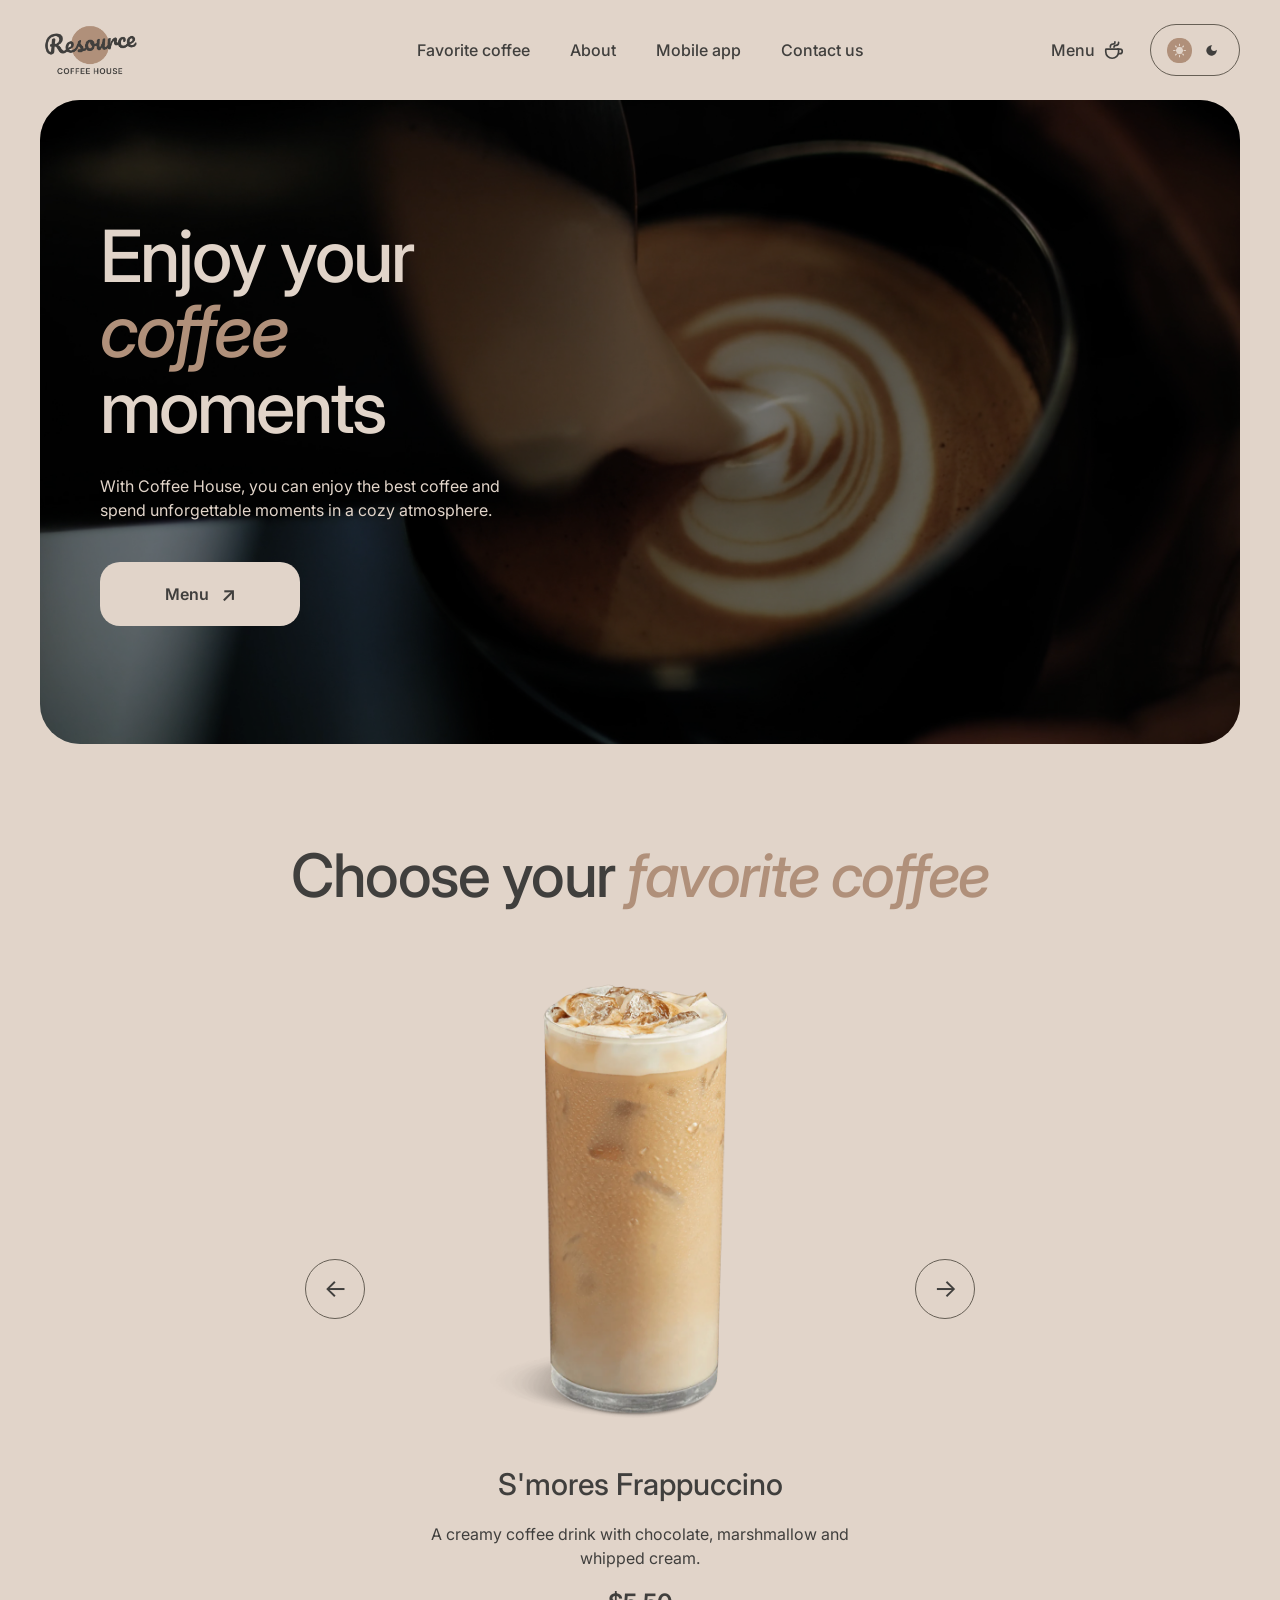
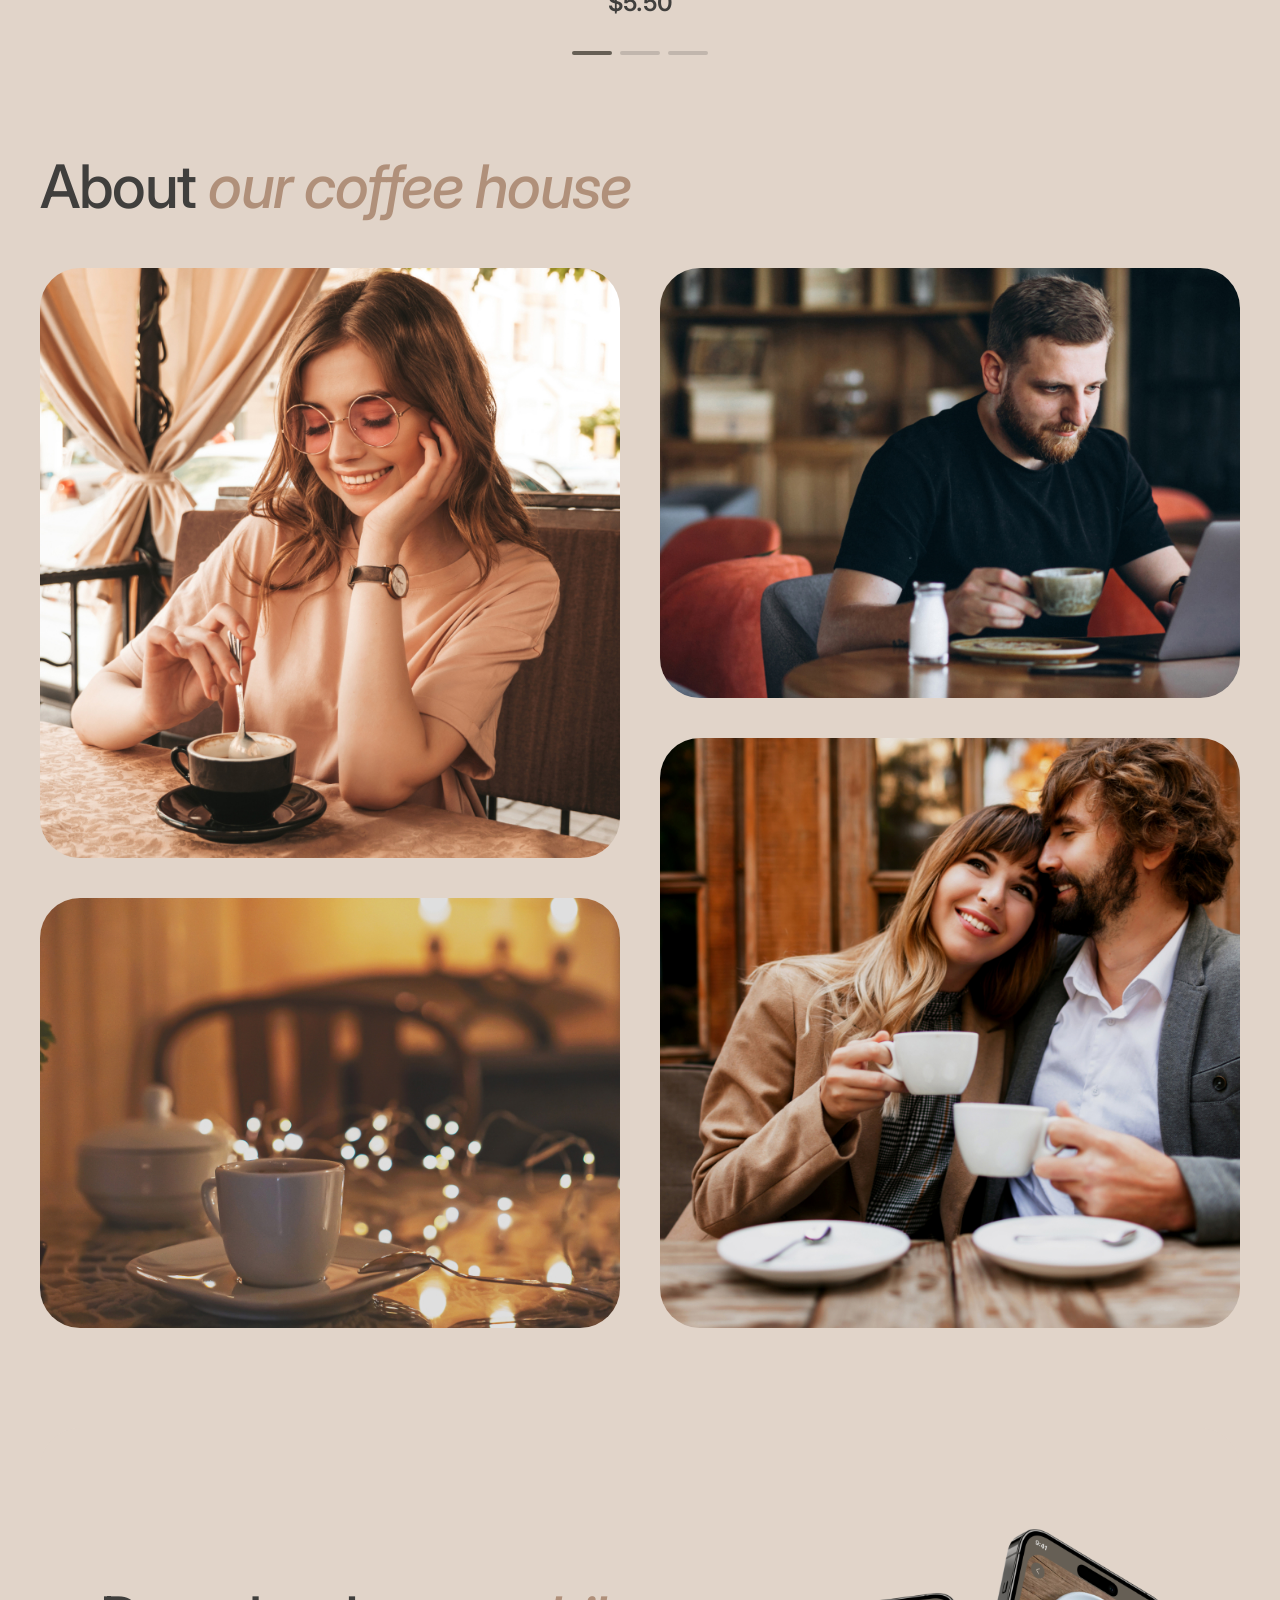
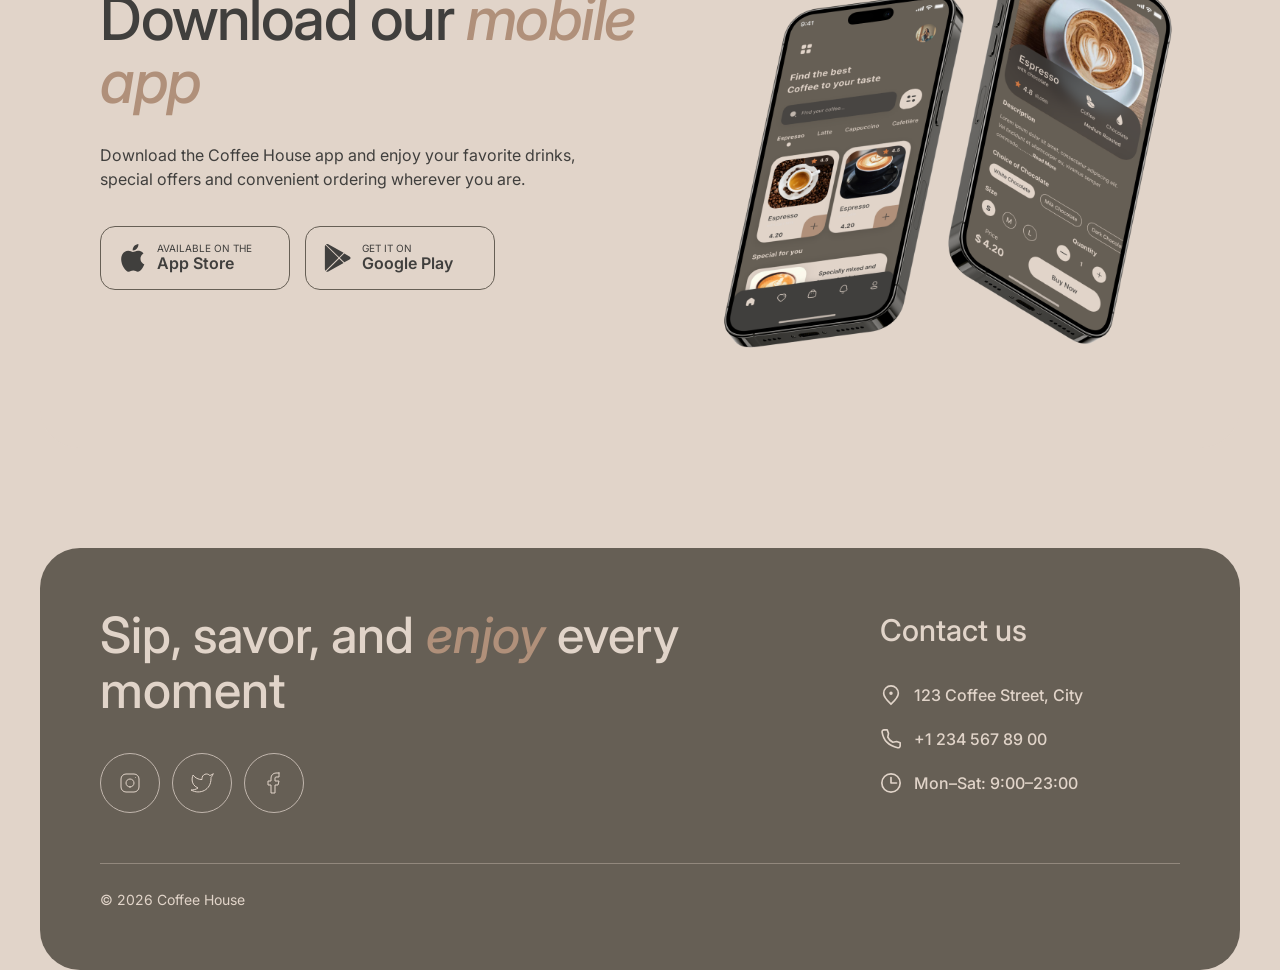
==== index.html @ 5dfb5747 "feat: add landing page" ====
<!DOCTYPE html>
<html lang="en">
<head>
  <meta charset="utf-8">
  <meta name="viewport" content="width=device-width, initial-scale=1">
  <meta name="description" content="Coffee House - enjoy your favorite coffee and cozy moments.">
  <title>Coffee House</title>
  <link rel="icon" type="image/svg+xml" href="images/icons/coffee-cup.svg">
  <link rel="preconnect" href="https://fonts.googleapis.com">
  <link rel="preconnect" href="https://fonts.gstatic.com" crossorigin>
  <link href="https://fonts.googleapis.com/css2?family=Inter:ital,wght@0,400;0,500;0,600;1,500&display=swap" rel="stylesheet">
  <link rel="stylesheet" href="css/style.css">
</head>
<body>

  <header class="header container">
    <a class="logo" href="index.html" aria-label="Coffee House home">
      <img class="logo__img logo-light" src="images/logo.png" alt="Coffee House">
      <img class="logo__img logo-dark" src="images/logo-dark.png" alt="">
    </a>

    <nav class="navigation" aria-label="Main navigation">
      <ul class="navigation-list">
        <li class="navigation-item">
          <a class="navigation-link" href="#favorite">Favorite coffee</a>
        </li>
        <li class="navigation-item">
          <a class="navigation-link" href="#about">About</a>
        </li>
        <li class="navigation-item">
          <a class="navigation-link" href="#mobile-app">Mobile app</a>
        </li>
        <li class="navigation-item">
          <a class="navigation-link" href="#contacts">Contact us</a>
        </li>
      </ul>
    </nav>

    <div class="header-actions">
      <a class="menu-link" href="menu.html">
        <span>Menu</span>
        <img class="menu-link-icon" src="images/icons/coffee-cup.svg" alt="">
      </a>

      <button class="theme-button" type="button" aria-label="Change theme">
        <img class="theme-icon theme-sun" src="images/icons/Sun.png" alt="">
        <img class="theme-icon theme-sun-dark" src="images/icons/Sun-dark.png" alt="">
        <img class="theme-icon theme-moon" src="images/icons/Moon.png" alt="">
        <img class="theme-icon theme-moon-dark" src="images/icons/Moon-dark.png" alt="">
      </button>

      <button class="burger-button" type="button" aria-label="Open navigation menu">
        <span></span>
        <span></span>
      </button>
    </div>
  </header>

  <main>

    <section class="hero container">
      <div class="hero-background">
        <img src="images/img-hero.jpg" alt="Coffee House interior">
      </div>

      <div class="hero-content">
        <h1 class="hero-title">
          Enjoy your
          <span><span class="hero-title-accent">coffee</span> moments</span>
        </h1>

        <p class="hero-text">
          With Coffee House, you can enjoy the best coffee and spend unforgettable
          moments in a cozy atmosphere.
        </p>

        <a class="hero-button" href="menu.html">
          <span>Menu</span>
          <span class="hero-button-icon">↗</span>
        </a>
      </div>
    </section>

    <section class="favorite container" id="favorite">
      <h2 class="section-title favorite-title">
        Choose your <span>favorite coffee</span>
      </h2>

      <div class="slider">
        <button class="slider-button" type="button" aria-label="Previous coffee">
          ←
        </button>

        <div class="slider-viewport">
          <div class="slider-track">

            <article class="slider-card">
              <img class="slider-image" src="images/smores.png" alt="S'mores coffee">
              <h3 class="slider-title">S'mores Frappuccino</h3>
              <p class="slider-description">
                A creamy coffee drink with chocolate, marshmallow and whipped cream.
              </p>
              <p class="slider-price">$5.50</p>
            </article>

            <article class="slider-card">
              <img class="slider-image" src="images/caramel.png" alt="Caramel coffee">
              <h3 class="slider-title">Caramel Macchiato</h3>
              <p class="slider-description">
                Espresso with steamed milk, vanilla and caramel.
              </p>
              <p class="slider-price">$5.00</p>
            </article>

            <article class="slider-card">
              <img class="slider-image" src="images/cappuccino.png" alt="Cappuccino">
              <h3 class="slider-title">Cappuccino</h3>
              <p class="slider-description">
                Rich espresso with steamed milk and a thick layer of foam.
              </p>
              <p class="slider-price">$4.50</p>
            </article>

          </div>
        </div>

        <button class="slider-button" type="button" aria-label="Next coffee">
          →
        </button>
      </div>

      <div class="slider-controls">
        <button class="slider-control slider-control-active" type="button" aria-label="Slide 1"></button>
        <button class="slider-control" type="button" aria-label="Slide 2"></button>
        <button class="slider-control" type="button" aria-label="Slide 3"></button>
      </div>
    </section>

    <section class="about container" id="about">
      <h2 class="section-title about-title">
        About <span>our coffee house</span>
      </h2>

      <div class="about-images">
        <div class="about-column">
          <div class="about-box about-box-tall">
            <img src="images/about-1.jpg" alt="Coffee House interior">
          </div>

          <div class="about-box about-box-short">
            <img src="images/about-2.jpg" alt="Coffee and dessert">
          </div>
        </div>

        <div class="about-column">
          <div class="about-box about-box-short">
            <img src="images/about-3.jpg" alt="Coffee House atmosphere">
          </div>

          <div class="about-box about-box-tall">
            <img src="images/about-4.jpg" alt="Coffee House interior">
          </div>
        </div>
      </div>
    </section>

    <section class="mobile-app container" id="mobile-app">
      <div class="mobile-app-content">

        <div class="mobile-app-text">
          <h2 class="section-title">
            Download our <span>mobile app</span>
          </h2>

          <p>
            Download the Coffee House app and enjoy your favorite drinks,
            special offers and convenient ordering wherever you are.
          </p>

          <div class="mobile-app-buttons">
            <a class="store-button" href="#">
              <img class="store-button-icon store-icon-light"
                   src="images/icons/apple-light.svg"
                   alt="">
              <img class="store-button-icon store-icon-dark"
                   src="images/icons/apple-dark.svg"
                   alt="">
              <span class="store-button-text">
                <span class="store-button-caption">Available on the</span>
                <span>App Store</span>
              </span>
            </a>

            <a class="store-button" href="#">
              <img class="store-button-icon store-icon-light"
                   src="images/icons/google-light.svg"
                   alt="">
              <img class="store-button-icon store-icon-dark"
                   src="images/icons/google-dark.svg"
                   alt="">
              <span class="store-button-text">
                <span class="store-button-caption">Get it on</span>
                <span>Google Play</span>
              </span>
            </a>
          </div>
        </div>

        <div class="mobile-app-image">
          <img src="images/mobile-screens.png" alt="Coffee House mobile application">
        </div>

      </div>
    </section>

  </main>

  <footer class="footer container" id="contacts">
    <div class="footer-inner">

      <div class="footer-offer">
        <h2 class="footer-title">
          Sip, savor, and <span>enjoy</span> every moment
        </h2>

        <div class="footer-socials">
          <a class="footer-social"
             href="https://www.instagram.com/"
             aria-label="Instagram">
            <img src="images/icons/instagram.svg" alt="">
          </a>

          <a class="footer-social"
             href="https://twitter.com/"
             aria-label="Twitter">
            <img src="images/icons/twitter.svg" alt="">
          </a>

          <a class="footer-social"
             href="https://www.facebook.com/"
             aria-label="Facebook">
            <img src="images/icons/facebook.svg" alt="">
          </a>
        </div>
      </div>

      <div class="footer-contacts">
        <h2>Contact us</h2>

        <ul class="contacts">
          <li>
            <a class="contact-link" href="#">
              <img src="images/icons/pin-alt.svg" alt="">
              <span>123 Coffee Street, City</span>
            </a>
          </li>

          <li>
            <a class="contact-link" href="tel:+12345678900">
              <img src="images/icons/phone.svg" alt="">
              <span>+1 234 567 89 00</span>
            </a>
          </li>

          <li class="contact-hours">
            <img src="images/icons/clock.svg" alt="">
            <span>Mon–Sat: 9:00–23:00</span>
          </li>
        </ul>
      </div>

    </div>

    <p class="footer-copyright">© 2026 Coffee House</p>
  </footer>

  <script src="js/script.js"></script>
</body>
</html>
---- css/style.css ----
/* Основные настройки */

* {
  box-sizing: border-box;
}

html {
  scroll-behavior: smooth;
}

body {
  margin: 0;
  background: #e1d4c9;
  color: #403f3d;
  font-family: "Inter", Arial, sans-serif;
  font-size: 16px;
  line-height: 1.5;
  transition: background-color 0.3s ease, color 0.3s ease;
}

body.dark-theme {
  background: #403f3d;
  color: #e1d4c9;
}

a {
  color: inherit;
  text-decoration: none;
}

button {
  color: inherit;
  font: inherit;
}

img {
  display: block;
  max-width: 100%;
}

.container {
  width: min(1360px, calc(100% - 80px));
  margin: 0 auto;
}

.section-title {
  margin: 0;
  font-size: 60px;
  font-weight: 500;
  line-height: 1.05;
  letter-spacing: -1.5px;
}

.section-title span,
.footer-title span,
.hero-title-accent {
  color: #b0907a;
  font-style: italic;
}

body.dark-theme .section-title span,
body.dark-theme .footer-title span,
body.dark-theme .hero-title-accent {
  color: #c1b6ad;
}

/* Шапка */

.header {
  display: grid;
  grid-template-columns: 1fr auto 1fr;
  align-items: center;
  min-height: 100px;
  gap: 30px;
}

.logo {
  justify-self: start;
  flex-shrink: 0;
  width: 100px;
}

.logo__img {
  width: 100px;
  height: auto;
}

.logo-dark {
  display: none;
}

body.dark-theme .logo-light {
  display: none;
}

body.dark-theme .logo-dark {
  display: block;
}

.navigation {
  justify-self: center;
}

.navigation-list {
  display: flex;
  align-items: center;
  gap: 40px;
  margin: 0;
  padding: 0;
  list-style: none;
}

.navigation-link,
.menu-link {
  position: relative;
  font-weight: 500;
}

.navigation-link::after,
.menu-link::after {
  position: absolute;
  right: 0;
  bottom: -6px;
  left: 0;
  height: 2px;
  background: currentColor;
  content: "";
  transform: scaleX(0);
  transform-origin: right;
  transition: transform 0.3s ease;
}

.navigation-link:hover::after,
.menu-link:hover::after {
  transform: scaleX(1);
  transform-origin: left;
}

.header-actions {
  display: flex;
  align-items: center;
  justify-self: end;
  gap: 25px;
}

.menu-link {
  display: flex;
  align-items: center;
  gap: 8px;
}

.menu-link-icon {
  width: 22px;
  height: 22px;
  object-fit: contain;
}

/* Переключатель темы */

.theme-button {
  display: flex;
  align-items: center;
  justify-content: center;
  gap: 7px;
  width: 90px;
  height: 52px;
  padding: 6px 12px;
  border: 1px solid #665f55;
  border-radius: 100px;
  background: transparent;
  cursor: pointer;
  transition: background-color 0.3s ease, transform 0.3s ease;
}

.theme-button:hover {
  transform: scale(1.03);
}

.theme-icon {
  width: 25px;
  height: 25px;
}

.theme-sun-dark,
.theme-moon-dark {
  display: none;
}

.theme-sun,
.theme-moon {
  display: block;
}

body.dark-theme .theme-sun,
body.dark-theme .theme-moon {
  display: none;
}

body.dark-theme .theme-sun-dark,
body.dark-theme .theme-moon-dark {
  display: block;
}

/* Бургер */

.burger-button {
  display: none;
  width: 44px;
  height: 44px;
  padding: 10px;
  border: 1px solid #665f55;
  border-radius: 50%;
  background: transparent;
}

/* Главный экран */

.hero {
  position: relative;
  min-height: 644px;
  overflow: hidden;
  border-radius: 40px;
}

.hero-background {
  position: absolute;
  inset: 0;
}

.hero-background::after {
  position: absolute;
  inset: 0;
  background: rgb(0 0 0 / 45%);
  content: "";
}

.hero-background img {
  width: 100%;
  height: 100%;
  object-fit: cover;
}

.hero-content {
  position: relative;
  z-index: 1;
  display: flex;
  flex-direction: column;
  align-items: flex-start;
  justify-content: center;
  width: min(530px, 100%);
  min-height: 644px;
  padding: 60px;
  color: #e1d4c9;
}

.hero-title {
  margin: 0 0 30px;
  font-size: 72px;
  font-weight: 500;
  line-height: 1.05;
  letter-spacing: -2px;
}

.hero-title span {
  display: block;
}

.hero-text {
  max-width: 500px;
  margin: 0 0 40px;
  font-size: 16px;
  line-height: 1.5;
}

.hero-button {
  display: inline-flex;
  align-items: center;
  justify-content: center;
  gap: 12px;
  min-width: 200px;
  min-height: 64px;
  padding: 15px 25px;
  border-radius: 20px;
  background: #e1d4c9;
  color: #403f3d;
  font-weight: 600;
  transition: background-color 0.3s ease, transform 0.3s ease;
}

.hero-button-icon {
  font-size: 20px;
  transition: transform 0.3s ease;
}

.hero-button:hover {
  background: #fff;
  transform: translateY(-2px);
}

.hero-button:hover .hero-button-icon {
  transform: translate(3px, -3px);
}

/* Любимый кофе */

.favorite {
  padding-top: 100px;
}

.favorite-title {
  margin-bottom: 50px;
  text-align: center;
}

.slider {
  display: flex;
  align-items: center;
  justify-content: center;
  gap: 35px;
}

.slider-viewport {
  width: 480px;
  overflow: hidden;
}

.slider-track {
  display: flex;
}

.slider-card {
  flex: 0 0 100%;
  text-align: center;
}

.slider-image {
  width: 480px;
  height: 480px;
  margin: 0 auto 25px;
  object-fit: contain;
}

.slider-title {
  margin: 0 0 15px;
  font-size: 30px;
  font-weight: 500;
}

.slider-description {
  max-width: 480px;
  margin: 0 auto 15px;
}

.slider-price {
  margin: 0;
  font-size: 24px;
  font-weight: 600;
}

.slider-button {
  display: flex;
  align-items: center;
  justify-content: center;
  flex-shrink: 0;
  width: 60px;
  height: 60px;
  padding: 0;
  border: 1px solid #665f55;
  border-radius: 50%;
  background: transparent;
  cursor: pointer;
  font-size: 25px;
  transition: background-color 0.3s ease, color 0.3s ease;
}

.slider-button:hover {
  background: #665f55;
  color: #e1d4c9;
}

.slider-controls {
  display: flex;
  justify-content: center;
  gap: 8px;
  margin-top: 30px;
}

.slider-control {
  width: 40px;
  height: 4px;
  padding: 0;
  border: 0;
  border-radius: 5px;
  background: #c1b6ad;
}

.slider-control-active {
  background: #665f55;
}

/* О кофейне */

.about {
  padding-top: 100px;
}

.about-title {
  margin-bottom: 50px;
}

.about-images {
  display: grid;
  grid-template-columns: 1fr 1fr;
  gap: 40px;
}

.about-column {
  display: flex;
  flex-direction: column;
  gap: 40px;
}

.about-box {
  position: relative;
  overflow: hidden;
  border-radius: 40px;
}

.about-box-tall {
  height: 590px;
}

.about-box-short {
  height: 430px;
}

.about-box img {
  width: 100%;
  height: 100%;
  object-fit: cover;
  transition: transform 0.5s ease;
}

.about-box:hover img {
  transform: scale(1.03);
}

/* Мобильное приложение */

.mobile-app {
  padding-top: 100px;
}

.mobile-app-content {
  display: flex;
  align-items: center;
  justify-content: space-between;
  min-height: 620px;
  padding: 60px;
  overflow: hidden;
  border-radius: 40px;
  background: #e1d4c9;
  color: #403f3d;
}

.mobile-app-text {
  width: 52%;
  min-width: 0;
}

.mobile-app-text .section-title {
  margin-bottom: 30px;
}

.mobile-app-text p {
  max-width: 500px;
  margin: 0 0 35px;
}

.mobile-app-buttons {
  display: flex;
  flex-wrap: wrap;
  gap: 15px;
}

.store-button {
  display: flex;
  align-items: center;
  gap: 10px;
  min-width: 190px;
  min-height: 64px;
  padding: 10px 18px;
  border: 1px solid #665f55;
  border-radius: 15px;
  transition: background-color 0.3s ease, color 0.3s ease;
}

.store-button:hover {
  background: #665f55;
  color: #e1d4c9;
}

.store-button-icon {
  width: 28px;
  height: 28px;
  flex-shrink: 0;
}

.store-icon-dark {
  display: none;
}

body.dark-theme .store-icon-light {
  display: none;
}

body.dark-theme .store-icon-dark {
  display: block;
}

.store-button-text {
  display: flex;
  flex-direction: column;
  font-size: 16px;
  font-weight: 600;
  line-height: 1.2;
}

.store-button-caption {
  font-size: 10px;
  font-weight: 400;
  text-transform: uppercase;
}

.mobile-app-image {
  display: flex;
  align-items: center;
  justify-content: center;
  width: 43%;
  min-width: 0;
}

.mobile-app-image img {
  width: min(520px, 100%);
  max-height: 620px;
  object-fit: contain;
}

/* Подвал */

.footer {
  margin-top: 100px;
  padding: 60px;
  border-radius: 40px;
  background: #665f55;
  color: #e1d4c9;
}

.footer-inner {
  display: flex;
  justify-content: space-between;
  gap: 80px;
  min-width: 0;
}

.footer-offer {
  max-width: 600px;
  min-width: 0;
}

.footer-title {
  margin: 0 0 35px;
  font-size: 50px;
  font-weight: 500;
  line-height: 1.1;
}

.footer-socials {
  display: flex;
  gap: 12px;
}

.footer-social {
  display: flex;
  align-items: center;
  justify-content: center;
  width: 60px;
  height: 60px;
  border: 1px solid #c1b6ad;
  border-radius: 50%;
  transition: background-color 0.3s ease, transform 0.3s ease;
}

.footer-social img {
  width: 24px;
  height: 24px;
}

.footer-social:hover {
  background: #e1d4c9;
  transform: translateY(-3px);
}

.footer-social:hover img {
  filter: brightness(0.5);
}

.footer-contacts {
  min-width: 300px;
}

.footer-contacts h2 {
  margin: 0 0 30px;
  font-size: 30px;
  font-weight: 500;
}

.contacts {
  display: flex;
  flex-direction: column;
  gap: 20px;
  margin: 0;
  padding: 0;
  list-style: none;
}

.contact-link,
.contact-hours {
  display: flex;
  align-items: center;
  gap: 12px;
  font-weight: 500;
}

.contact-link img,
.contact-hours img {
  width: 22px;
  height: 22px;
  flex-shrink: 0;
}

.contact-link {
  position: relative;
  width: fit-content;
}

.contact-link::after {
  position: absolute;
  right: 0;
  bottom: -5px;
  left: 34px;
  height: 1px;
  background: currentColor;
  content: "";
  transform: scaleX(0);
  transform-origin: right;
  transition: transform 0.3s ease;
}

.contact-link:hover::after {
  transform: scaleX(1);
  transform-origin: left;
}

.footer-copyright {
  margin: 50px 0 0;
  padding-top: 25px;
  border-top: 1px solid rgb(225 212 201 / 35%);
  font-size: 14px;
}

/* Меню */

.menu {
  padding-top: 40px;
}

.menu-title {
  max-width: 800px;
  margin: 0 auto 50px;
  text-align: center;
}

.menu-categories {
  display: flex;
  justify-content: center;
  gap: 12px;
  margin-bottom: 50px;
}

.menu-category {
  min-width: 120px;
  padding: 12px 22px;
  border: 1px solid #c1b6ad;
  border-radius: 100px;
  background: transparent;
  cursor: pointer;
  text-align: center;
  transition: background-color 0.3s ease, color 0.3s ease;
}

.menu-category:hover,
.menu-category-active {
  background: #665f55;
  color: #e1d4c9;
}

.menu-grid {
  display: grid;
  grid-template-columns: repeat(4, 1fr);
  gap: 40px;
}

.menu-card {
  overflow: hidden;
  border: 1px solid #c1b6ad;
  border-radius: 40px;
  background: transparent;
  transition: transform 0.3s ease, box-shadow 0.3s ease;
}

.menu-card:hover {
  transform: translateY(-5px);
  box-shadow: 0 10px 30px rgb(64 63 61 / 12%);
}

.menu-card-image {
  width: 100%;
  aspect-ratio: 1;
  overflow: hidden;
}

.menu-card-image img {
  width: 100%;
  height: 100%;
  object-fit: cover;
  transition: transform 0.4s ease;
}

.menu-card:hover .menu-card-image img {
  transform: scale(1.04);
}

.menu-card-content {
  padding: 25px;
}

.menu-card-title {
  margin: 0 0 12px;
  font-size: 22px;
  font-weight: 500;
}

.menu-card-description {
  min-height: 72px;
  margin: 0 0 15px;
}

.menu-card-price {
  margin: 0;
  font-size: 20px;
  font-weight: 600;
}

.menu-more {
  display: block;
  margin: 50px auto 0;
  padding: 14px 30px;
  border: 1px solid #665f55;
  border-radius: 100px;
  background: transparent;
  cursor: pointer;
  transition: background-color 0.3s ease, color 0.3s ease;
}

.menu-more:hover {
  background: #665f55;
  color: #e1d4c9;
}

/* Планшетная версия */

@media (max-width: 1100px) {
  .container {
    width: min(100% - 60px, 1360px);
  }

  .navigation-list {
    gap: 20px;
  }

  .header-actions {
    gap: 15px;
  }

  .hero,
  .hero-content {
    min-height: 600px;
  }

  .hero-title {
    font-size: 60px;
  }

  .mobile-app-content {
    min-height: 560px;
    padding: 45px;
  }

  .mobile-app-image {
    width: 40%;
  }

  .mobile-app-image img {
    width: 350px;
    max-height: 470px;
  }

  .menu-grid {
    grid-template-columns: repeat(3, 1fr);
  }
}

/* Мобильная версия */

@media (max-width: 768px) {
  .container {
    width: calc(100% - 32px);
    min-width: 0;
  }

  .header {
    display: flex;
    min-height: 90px;
    gap: 15px;
  }

  .logo {
    width: 100px;
    min-width: 0;
  }

  .logo__img {
    width: 100px;
  }

  .navigation,
  .menu-link {
    display: none;
  }

  .header-actions {
    display: flex;
    align-items: center;
    justify-self: auto;
    gap: 12px;
    margin-left: auto;
    min-width: 0;
  }

  .theme-button {
    width: 76px;
    height: 50px;
    flex-shrink: 0;
  }

  .burger-button {
    display: flex;
    flex-shrink: 0;
    flex-direction: column;
    align-items: center;
    justify-content: center;
    gap: 6px;
  }

  .burger-button span {
    width: 20px;
    height: 2px;
    border-radius: 2px;
    background: currentColor;
  }

  .section-title {
    font-size: 42px;
  }

  .hero {
    min-height: 600px;
    border-radius: 30px;
  }

  .hero-content {
    width: 100%;
    min-height: 600px;
    padding: 40px 30px;
  }

  .hero-title {
    font-size: 52px;
  }

  .slider {
    min-width: 0;
    gap: 15px;
  }

  .slider-viewport {
    width: calc(100% - 130px);
    min-width: 0;
  }

  .slider-card {
    min-width: 0;
  }

  .slider-button {
    width: 50px;
    height: 50px;
  }

  .slider-image {
    width: 100%;
    height: auto;
  }

  .about-images {
    grid-template-columns: 1fr;
  }

  .about-box-tall,
  .about-box-short {
    height: 500px;
  }

  .about-column:last-child .about-box-short,
  .about-column:last-child .about-box-tall {
    display: none;
  }

  .mobile-app-content {
    flex-direction: column;
    align-items: flex-start;
    min-height: auto;
    padding: 40px 30px 0;
  }

  .mobile-app-text {
    width: 100%;
  }

  .mobile-app-image {
    width: 100%;
    margin-top: 40px;
  }

  .mobile-app-image img {
    width: 330px;
    max-width: 100%;
    max-height: 440px;
  }

  .footer {
    padding: 45px 30px;
    border-radius: 30px;
  }

  .footer-inner {
    flex-direction: column;
    gap: 50px;
  }

  .footer-title {
    font-size: 42px;
  }

  .footer-contacts {
    min-width: 0;
  }

  .menu-grid {
    grid-template-columns: repeat(2, 1fr);
    gap: 20px;
  }

  .menu-card {
    border-radius: 30px;
  }

  .menu-card-content {
    padding: 20px;
  }
}

/* Маленькие экраны */

@media (max-width: 480px) {
  .section-title {
    font-size: 34px;
  }

  .header {
    min-height: 80px;
  }

  .logo,
  .logo__img {
    width: 80px;
  }

  .header-actions {
    gap: 8px;
  }

  .theme-button {
    width: 68px;
    height: 48px;
    padding: 6px 9px;
  }

  .theme-icon {
    width: 23px;
    height: 23px;
  }

  .hero {
    min-height: 550px;
    border-radius: 25px;
  }

  .hero-content {
    min-height: 550px;
    padding: 30px 20px;
  }

  .hero-title {
    font-size: 42px;
    letter-spacing: -1px;
  }

  .hero-text {
    font-size: 14px;
  }

  .favorite,
  .about,
  .mobile-app {
    padding-top: 70px;
  }

  .favorite-title {
    margin-bottom: 35px;
  }

  .slider {
    gap: 8px;
  }

  .slider-button {
    width: 42px;
    height: 42px;
    font-size: 18px;
  }

  .slider-viewport {
    width: calc(100% - 100px);
    min-width: 0;
  }

  .slider-title {
    font-size: 23px;
  }

  .slider-description {
    font-size: 14px;
  }

  .about-images {
    gap: 20px;
  }

  .about-column {
    gap: 20px;
  }

  .about-box-tall,
  .about-box-short {
    height: 330px;
    border-radius: 25px;
  }

  .mobile-app-content {
    padding: 30px 20px 0;
    border-radius: 25px;
  }

  .mobile-app-buttons {
    flex-direction: column;
    width: 100%;
  }

  .store-button {
    width: 100%;
    min-width: 0;
  }

  .mobile-app-image img {
    width: 280px;
    max-width: 100%;
    max-height: 380px;
  }

  .footer {
    margin-top: 70px;
    padding: 35px 20px;
    border-radius: 25px;
  }

  .footer-title {
    font-size: 34px;
  }

  .footer-social {
    width: 52px;
    height: 52px;
  }

  .footer-contacts h2 {
    font-size: 26px;
  }

  .menu-categories {
    flex-wrap: wrap;
  }

  .menu-grid {
    grid-template-columns: 1fr;
  }

  .menu-card-description {
    min-height: auto;
  }
}

/* Экран 380 px и меньше */

@media (max-width: 380px) {
  .container {
    width: calc(100% - 24px);
  }

  .header {
    gap: 8px;
  }

  .logo,
  .logo__img {
    width: 72px;
  }

  .header-actions {
    gap: 6px;
  }

  .theme-button {
    width: 64px;
    height: 46px;
    gap: 4px;
    padding: 5px 7px;
  }

  .theme-icon {
    width: 21px;
    height: 21px;
  }

  .burger-button {
    width: 42px;
    height: 42px;
  }

  .hero {
    min-height: 520px;
  }

  .hero-content {
    min-height: 520px;
    padding: 28px 18px;
  }

  .hero-title {
    font-size: 38px;
  }

  .hero-text {
    max-width: 100%;
  }

  .hero-button {
    min-width: 170px;
    min-height: 58px;
  }

  .favorite-title,
  .about-title {
    text-align: center;
  }

  .slider {
    gap: 5px;
  }

  .slider-button {
    flex-shrink: 0;
    width: 40px;
    height: 40px;
  }

  .slider-viewport {
    width: calc(100% - 90px);
  }

  .slider-title {
    font-size: 21px;
  }

  .slider-description {
    font-size: 13px;
  }

  .about-box-tall,
  .about-box-short {
    height: 300px;
  }

  .mobile-app-content {
    padding: 28px 18px 0;
  }

  .mobile-app-text .section-title {
    margin-bottom: 20px;
  }

  .mobile-app-text p {
    font-size: 14px;
  }

  .mobile-app-image {
    margin-top: 30px;
  }

  .mobile-app-image img {
    width: 260px;
    max-height: 350px;
  }

  .footer {
    padding: 30px 18px;
  }

  .footer-title {
    font-size: 30px;
  }

  .footer-contacts h2 {
    font-size: 24px;
  }

  .contact-link,
  .contact-hours {
    font-size: 14px;
  }

  .menu {
    padding-top: 25px;
  }

  .menu-title {
    margin-bottom: 30px;
  }

  .menu-categories {
    gap: 8px;
    margin-bottom: 30px;
  }

  .menu-category {
    min-width: 0;
    padding: 10px 16px;
  }

  .menu-grid {
    gap: 16px;
  }

  .menu-card-content {
    padding: 16px;
  }

  .menu-card-title {
    font-size: 20px;
  }
}

/* Доступность */

@media (prefers-reduced-motion: reduce) {
  html {
    scroll-behavior: auto;
  }

  *,
  *::before,
  *::after {
    transition-duration: 0.01ms !important;
  }
}

/* Тёмная тема */

body.dark-theme .theme-button,
body.dark-theme .slider-button,
body.dark-theme .menu-category,
body.dark-theme .menu-more {
  border-color: #c1b6ad;
}

body.dark-theme .slider-button:hover,
body.dark-theme .menu-category:hover,
body.dark-theme .menu-category-active,
body.dark-theme .menu-more:hover {
  background: #c1b6ad;
  color: #403f3d;
}

body.dark-theme .menu-card {
  border-color: #665f55;
}

body.dark-theme .mobile-app-content {
  background: #665f55;
  color: #e1d4c9;
}

body.dark-theme .store-button {
  border-color: #c1b6ad;
}

body.dark-theme .store-button:hover {
  background: #e1d4c9;
  color: #403f3d;
}

body.dark-theme .footer {
  background: #292724;
}

body.dark-theme .theme-button {
  border-color: #c1b6ad;
}
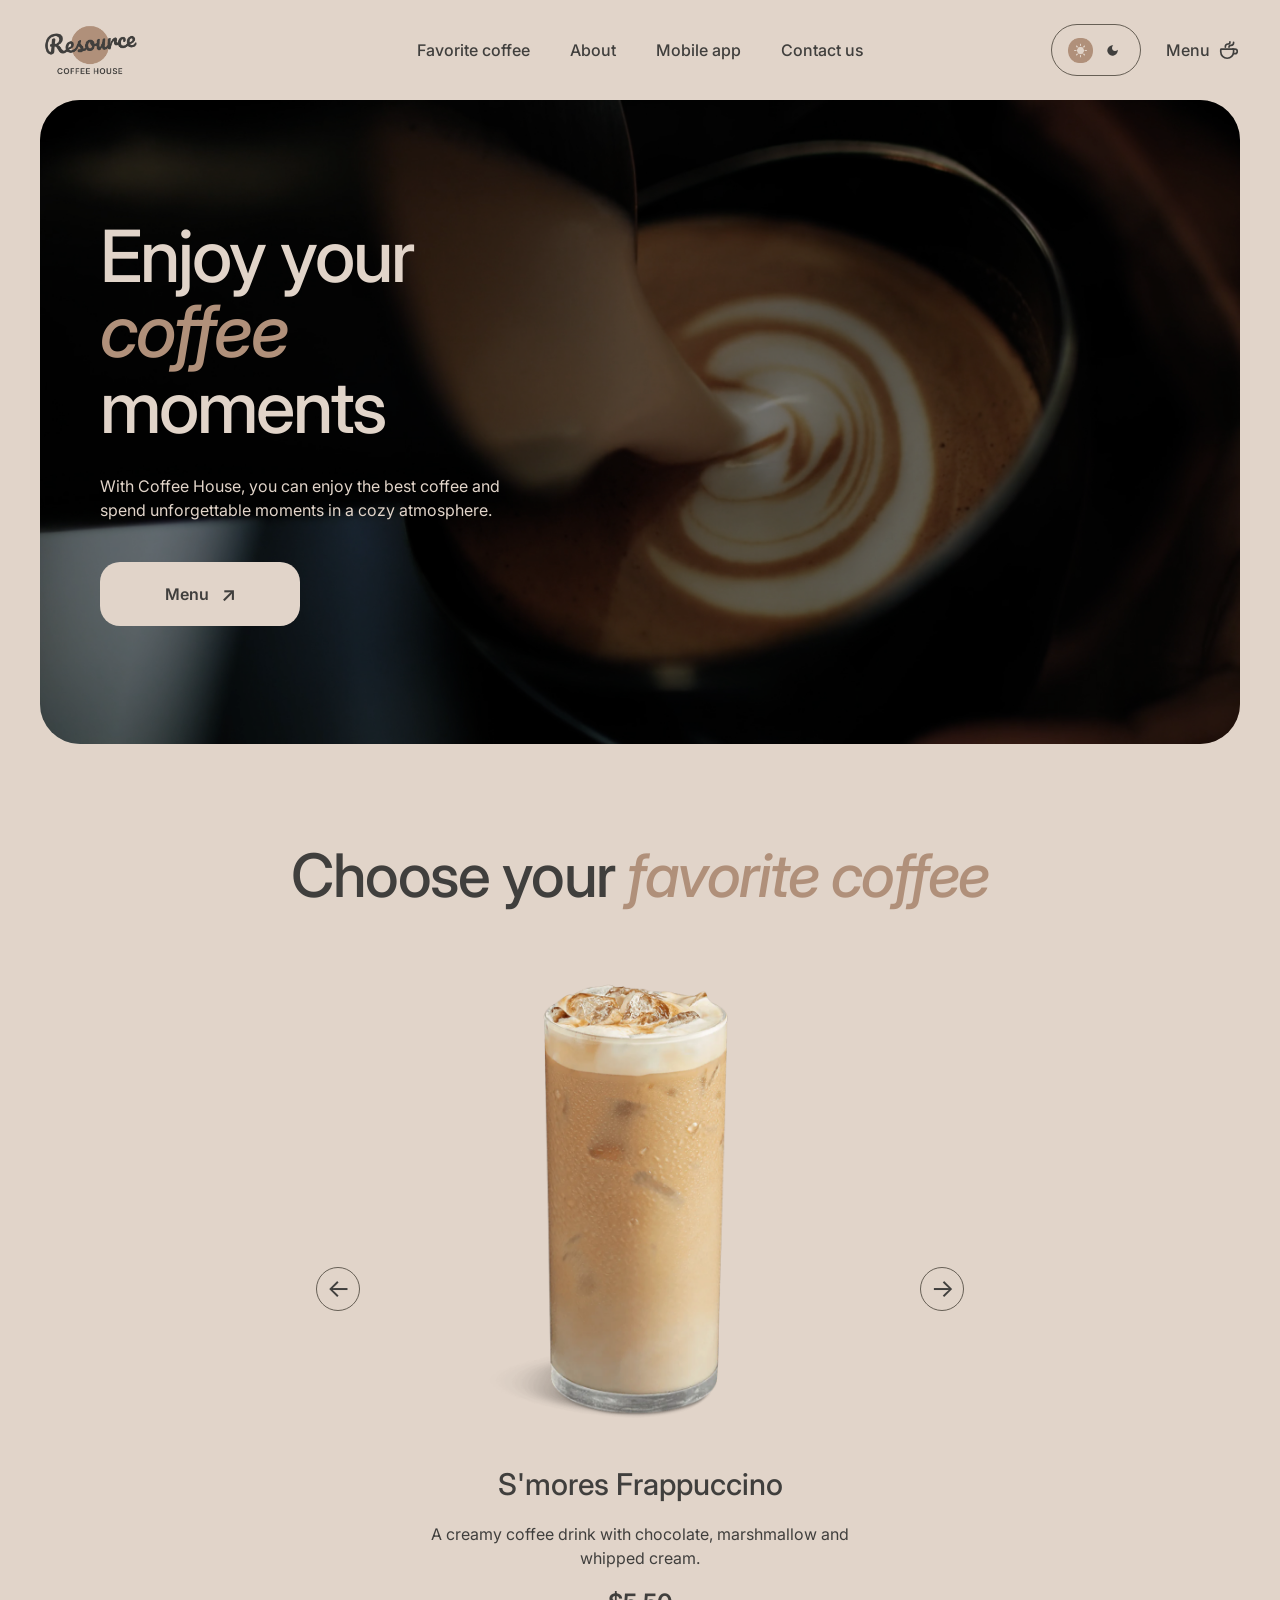
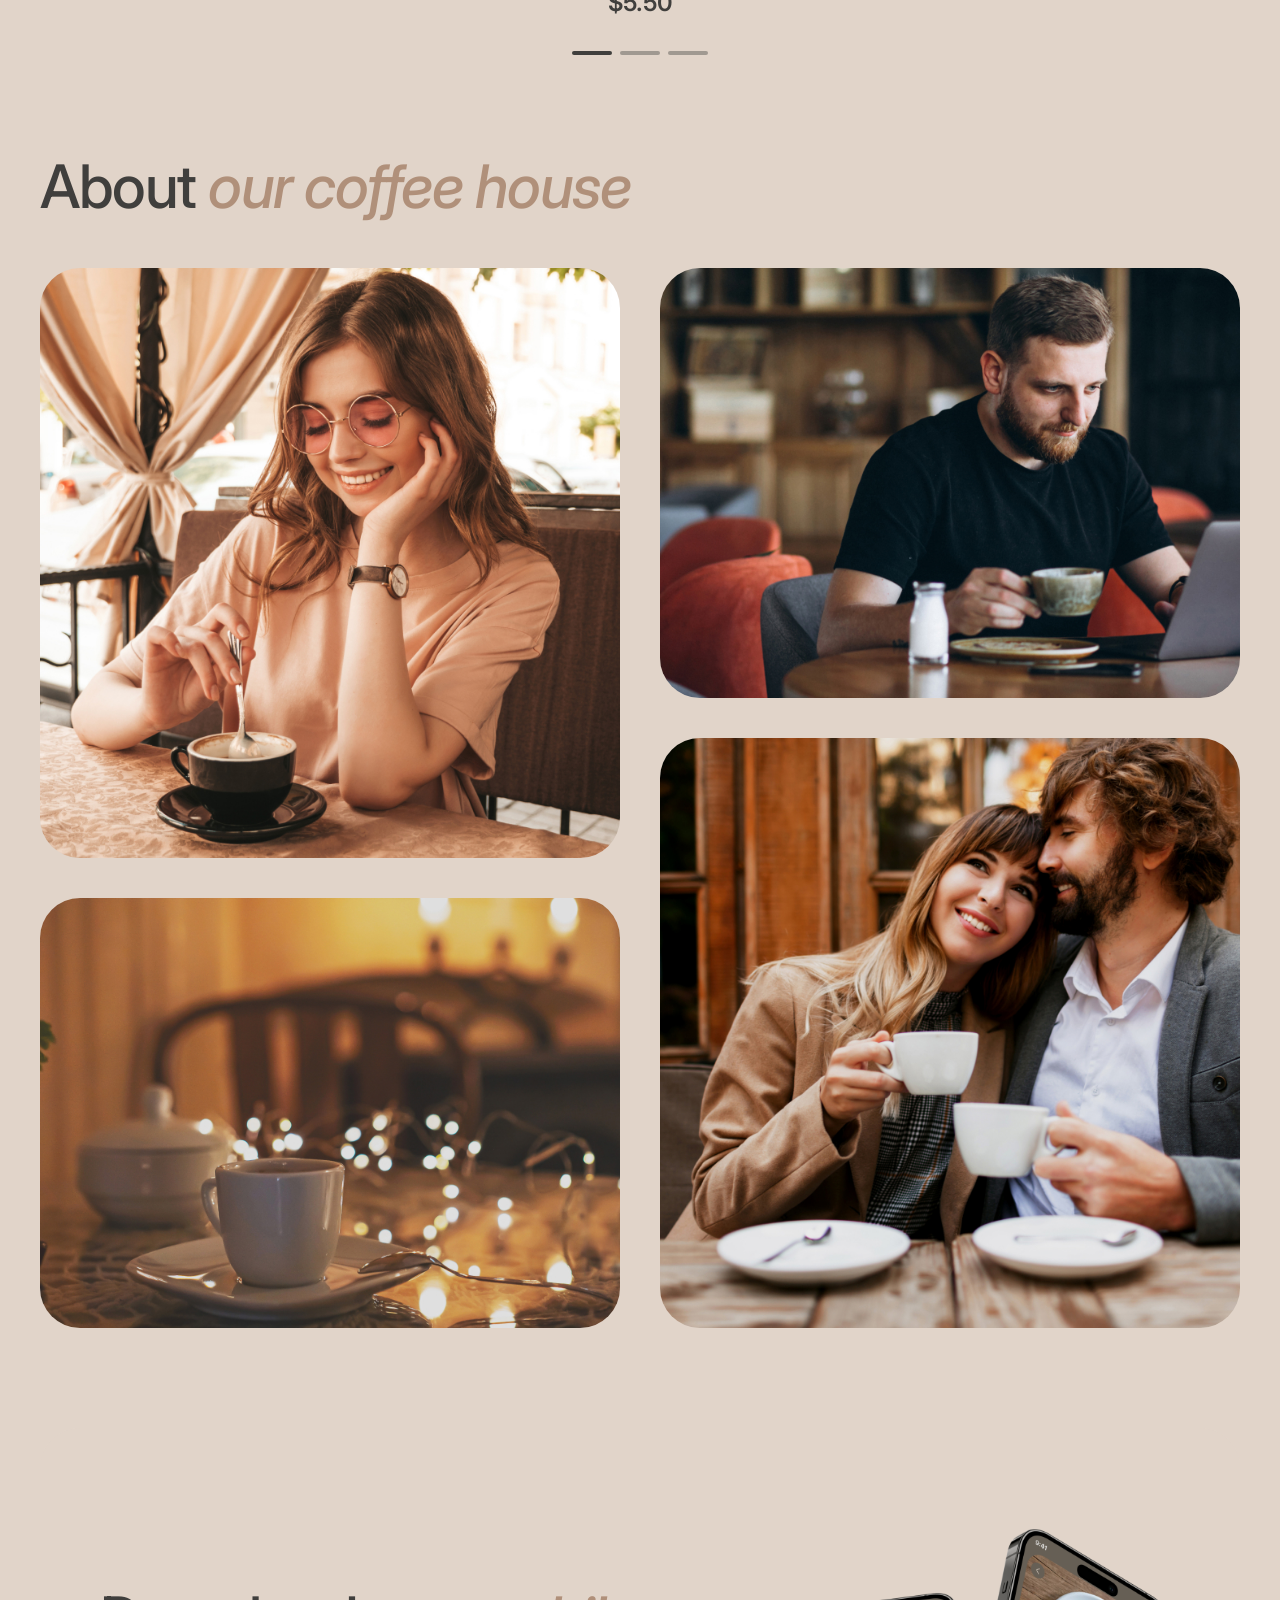
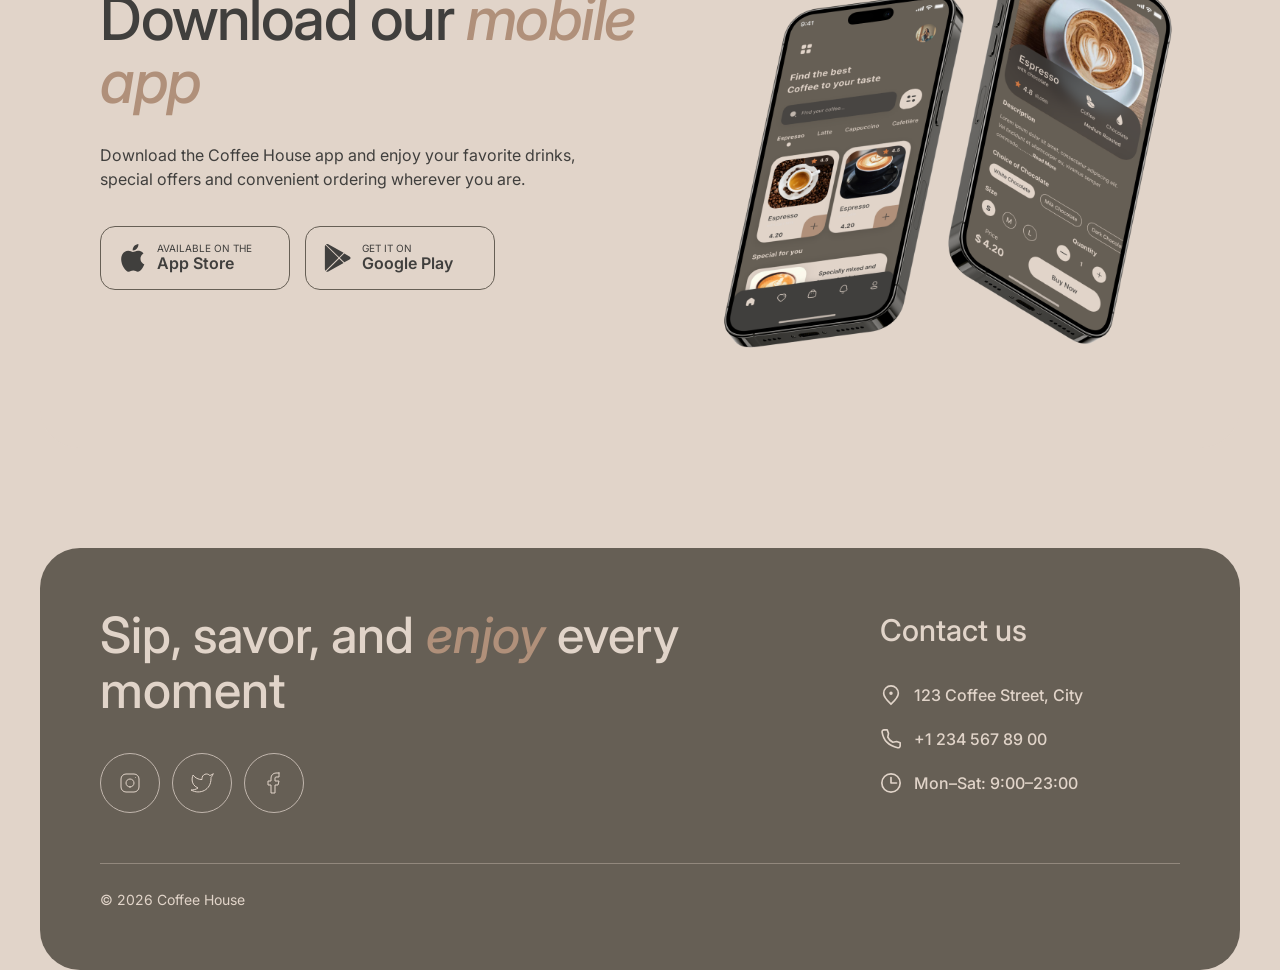
==== commit d9bef37f: "feat: implement landing page part 2" ====
--- a/index.html
+++ b/index.html
@@ -35,19 +35,18 @@
         </li>
       </ul>
     </nav>
-
     <div class="header-actions">
-      <a class="menu-link" href="menu.html">
-        <span>Menu</span>
-        <img class="menu-link-icon" src="images/icons/coffee-cup.svg" alt="">
-      </a>
-
       <button class="theme-button" type="button" aria-label="Change theme">
         <img class="theme-icon theme-sun" src="images/icons/Sun.png" alt="">
         <img class="theme-icon theme-sun-dark" src="images/icons/Sun-dark.png" alt="">
         <img class="theme-icon theme-moon" src="images/icons/Moon.png" alt="">
         <img class="theme-icon theme-moon-dark" src="images/icons/Moon-dark.png" alt="">
       </button>
+
+      <a class="menu-link" href="menu.html">
+        <span>Menu</span>
+        <img class="menu-link-icon" src="images/icons/coffee-cup.svg" alt="">
+      </a>
 
       <button class="burger-button" type="button" aria-label="Open navigation menu">
         <span></span>
@@ -249,7 +248,7 @@
 
         <ul class="contacts">
           <li>
-            <a class="contact-link" href="#">
+            <a class="contact-link" href="https://www.google.com/maps/search/?api=1&query=123%20Coffee%20Street%2C%20City" target="_blank" rel="noopener noreferrer">
               <img src="images/icons/pin-alt.svg" alt="">
               <span>123 Coffee Street, City</span>
             </a>
--- a/css/style.css
+++ b/css/style.css
@@ -1356,4 +1356,413 @@
 
 body.dark-theme .theme-button {
   border-color: #c1b6ad;
+}
+
+/* Бургер-меню */
+
+body.burger-open {
+  overflow: hidden;
+}
+
+.burger-menu {
+  position: fixed;
+  top: 0;
+  right: 0;
+  bottom: 0;
+  left: 0;
+  z-index: 999;
+  display: none;
+  padding: 60px 20px 40px;
+  overflow-y: auto;
+  background-color: inherit;
+  color: inherit;
+  opacity: 0;
+  visibility: hidden;
+  pointer-events: none;
+  transform: translateX(100%);
+  transition:
+    transform 0.3s ease,
+    opacity 0.3s ease,
+    visibility 0s linear 0.3s;
+}
+
+.burger-menu-open {
+  opacity: 1;
+  visibility: visible;
+  pointer-events: auto;
+  transform: translateX(0);
+  transition:
+    transform 0.3s ease,
+    opacity 0.3s ease,
+    visibility 0s linear 0s;
+}
+
+.burger-menu-list {
+  display: flex;
+  flex-direction: column;
+  align-items: center;
+  gap: 40px;
+  margin: 0;
+  padding: 0;
+  list-style: none;
+}
+
+.burger-menu-item {
+  display: flex;
+  justify-content: center;
+}
+
+.burger-menu-link {
+  display: flex;
+  align-items: center;
+  justify-content: center;
+  gap: 8px;
+  font-size: 24px;
+  font-weight: 500;
+  text-align: center;
+  text-decoration: none;
+}
+
+.burger-menu-link-menu img {
+  width: 20px;
+  height: 20px;
+}
+
+.burger-button span {
+  transition:
+    transform 0.3s ease,
+    opacity 0.3s ease;
+}
+
+.burger-button-open span:first-child {
+  transform: translateY(4px) rotate(45deg);
+}
+
+.burger-button-open span:last-child {
+  transform: translateY(-4px) rotate(-45deg);
+}
+
+@media (max-width: 480px) {
+  .burger-menu {
+    padding: 50px 20px 30px;
+  }
+
+  .burger-menu-list {
+    gap: 30px;
+  }
+
+  .burger-menu-link {
+    font-size: 22px;
+  }
+}
+
+/* Слайдер */
+
+.slider {
+  display: flex;
+  align-items: center;
+  justify-content: center;
+  gap: 40px;
+  width: 100%;
+}
+
+.slider-viewport {
+  flex: 1 1 auto;
+  width: 100%;
+  max-width: 480px;
+  min-width: 0;
+  overflow: hidden;
+}
+
+.slider-track {
+  display: flex;
+  width: 100%;
+  transition: transform 0.5s ease;
+}
+
+.slider-card {
+  flex: 0 0 100%;
+  width: 100%;
+}
+
+.slider-button {
+  flex-shrink: 0;
+  width: 44px;
+  height: 44px;
+  cursor: pointer;
+}
+
+.slider-controls {
+  display: flex;
+  align-items: center;
+  justify-content: center;
+  gap: 8px;
+}
+
+.slider-control {
+  position: relative;
+  width: 40px;
+  height: 4px;
+  padding: 0;
+  border: 0;
+  border-radius: 10px;
+  background-color: currentColor;
+  opacity: 0.4;
+  cursor: pointer;
+  transition:
+    opacity 0.3s ease,
+    transform 0.3s ease;
+}
+
+.slider-control::before {
+  content: "";
+  position: absolute;
+  inset: -10px 0;
+}
+
+.slider-control:hover {
+  opacity: 0.7;
+}
+
+.slider-control-active {
+  opacity: 1;
+}
+
+.slider-control-active:hover {
+  opacity: 1;
+}
+
+@media (max-width: 768px) {
+  .slider {
+    gap: 20px;
+  }
+
+  .slider-viewport {
+    max-width: 480px;
+  }
+
+  .slider-button {
+    width: 44px;
+    height: 44px;
+  }
+}
+
+@media (max-width: 480px) {
+  .slider {
+    gap: 12px;
+  }
+
+  .slider-button {
+    width: 40px;
+    height: 40px;
+  }
+
+  .slider-control {
+    width: 36px;
+  }
+}
+
+/* Модальное окно */
+
+body.modal-open {
+  overflow: hidden;
+}
+
+.menu-card {
+  cursor: pointer;
+}
+
+.product-modal-overlay {
+  position: fixed;
+  inset: 0;
+  z-index: 1000;
+  display: none;
+  align-items: center;
+  justify-content: center;
+  padding: 20px;
+  background-color: rgb(0 0 0 / 60%);
+  opacity: 0;
+  visibility: hidden;
+  transition:
+    opacity 0.3s ease,
+    visibility 0s linear 0.3s;
+}
+
+.product-modal-overlay-open {
+  display: flex;
+  opacity: 1;
+  visibility: visible;
+  transition:
+    opacity 0.3s ease,
+    visibility 0s linear 0s;
+}
+
+.product-modal {
+  position: relative;
+  display: flex;
+  gap: 40px;
+  width: min(800px, 100%);
+  max-height: calc(100vh - 40px);
+  padding: 40px;
+  overflow-y: auto;
+  border-radius: 40px;
+  background-color: #ffffff;
+  color: #403f3d;
+  transform: scale(0.95);
+  transition: transform 0.3s ease;
+}
+
+.product-modal-overlay-open .product-modal {
+  transform: scale(1);
+}
+
+.product-modal-close {
+  position: absolute;
+  top: 20px;
+  right: 20px;
+  z-index: 2;
+  display: flex;
+  align-items: center;
+  justify-content: center;
+  width: 44px;
+  height: 44px;
+  border: 1px solid #403f3d;
+  border-radius: 50%;
+  font-size: 28px;
+  line-height: 1;
+}
+
+.product-modal-image {
+  flex: 0 0 40%;
+  width: 40%;
+  height: fit-content;
+  aspect-ratio: 1;
+  border-radius: 20px;
+  object-fit: cover;
+}
+
+.product-modal-content {
+  flex: 1;
+  display: flex;
+  flex-direction: column;
+  gap: 16px;
+}
+
+.product-modal-title {
+  font-size: 32px;
+  line-height: 1.2;
+}
+
+.product-modal-description {
+  margin-bottom: 8px;
+}
+
+.product-modal-option-title {
+  font-weight: 600;
+}
+
+.product-modal-options {
+  display: flex;
+  flex-wrap: wrap;
+  gap: 8px;
+}
+
+.product-modal-option {
+  display: flex;
+  align-items: center;
+  justify-content: space-between;
+  gap: 12px;
+  min-width: 90px;
+  padding: 10px 14px;
+  border: 1px solid #c1b6ad;
+  border-radius: 100px;
+  transition:
+    background-color 0.3s ease,
+    color 0.3s ease,
+    border-color 0.3s ease;
+}
+
+.product-modal-option-active {
+  border-color: #403f3d;
+  color: #ffffff;
+  background-color: #403f3d;
+}
+
+.product-modal-total {
+  display: flex;
+  justify-content: space-between;
+  margin-top: 8px;
+  padding-top: 16px;
+  border-top: 1px solid #c1b6ad;
+  font-size: 20px;
+  font-weight: 600;
+}
+
+@media (max-width: 768px) {
+  .product-modal {
+    gap: 24px;
+    width: min(600px, 100%);
+    padding: 30px;
+  }
+
+  .product-modal-image {
+    flex-basis: 35%;
+    width: 35%;
+  }
+
+  .product-modal-title {
+    font-size: 28px;
+  }
+}
+
+@media (max-width: 520px) {
+  .product-modal {
+    flex-direction: column;
+    gap: 20px;
+    max-height: calc(100vh - 40px);
+    padding: 20px;
+    border-radius: 20px;
+  }
+
+  .product-modal-close {
+    top: 12px;
+    right: 12px;
+  }
+
+  .product-modal-image {
+    flex: none;
+    width: 100%;
+    max-width: 240px;
+    margin: 0 auto;
+  }
+
+  .product-modal-title {
+    padding-right: 50px;
+    font-size: 24px;
+  }
+}
+
+/* Тёмная тема */
+
+.dark-theme .product-modal {
+  background-color: #403f3d;
+  color: #e1d4c9;
+}
+
+.dark-theme .product-modal-close {
+  border-color: #c1b6ad;
+}
+
+.dark-theme .product-modal-option {
+  border-color: #665f55;
+}
+
+.dark-theme .product-modal-option-active {
+  border-color: #c1b6ad;
+  color: #403f3d;
+  background-color: #c1b6ad;
+}
+
+.dark-theme .product-modal-total {
+  border-color: #665f55;
 }
